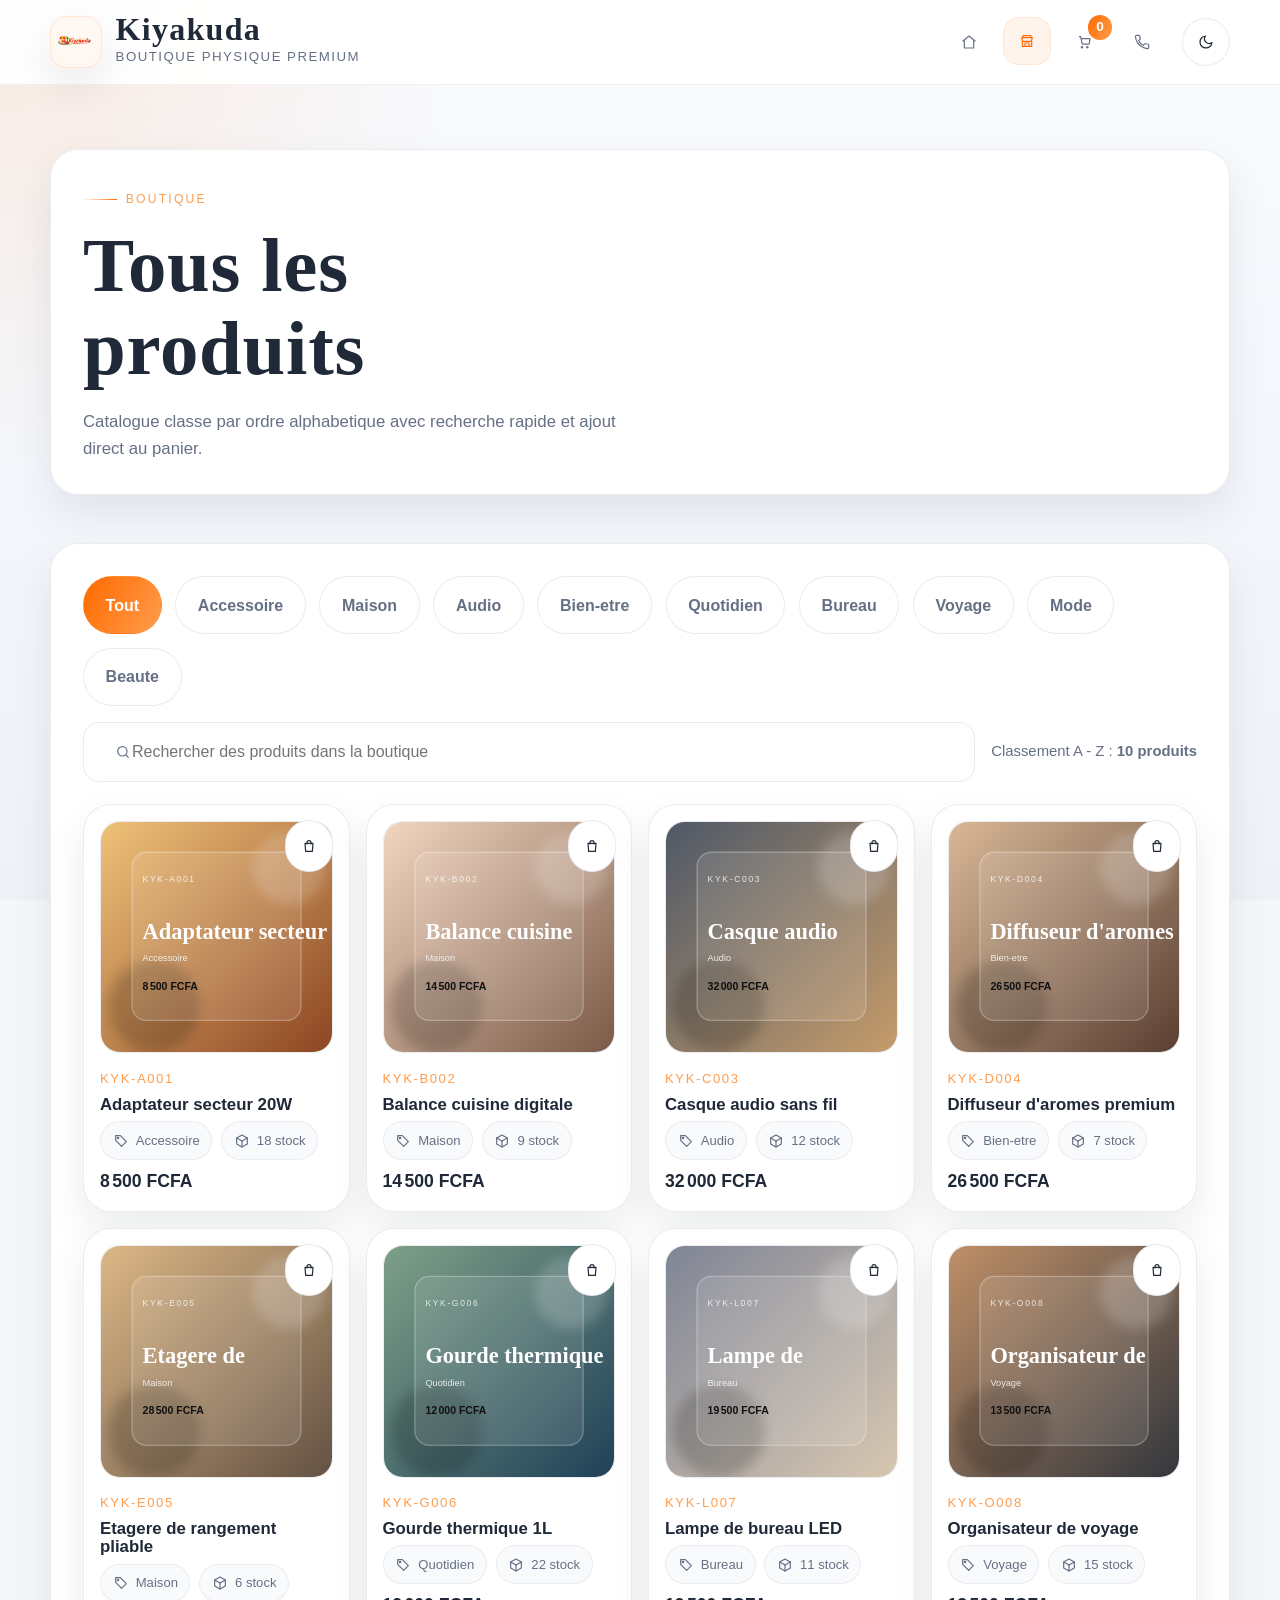
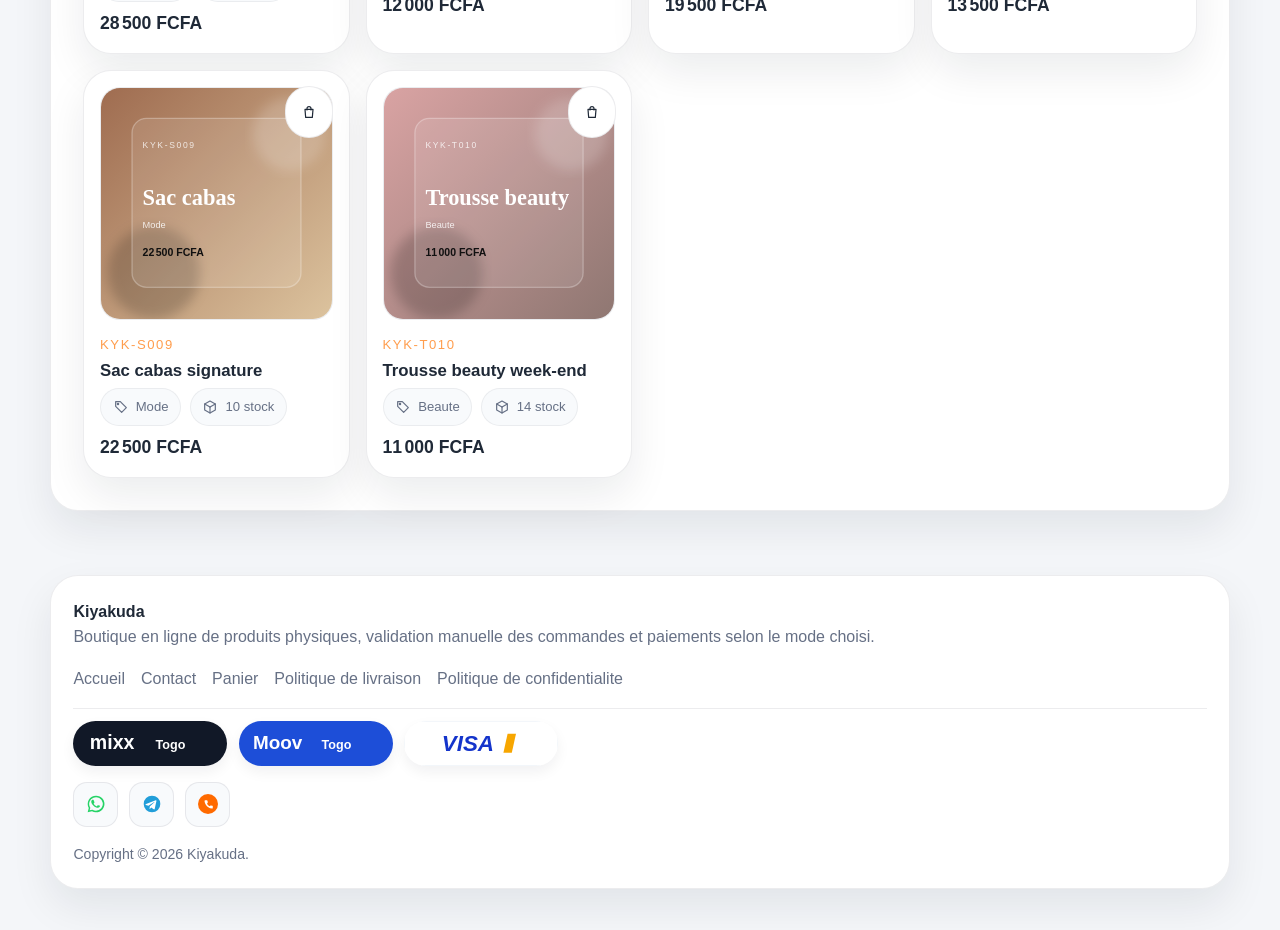
==== boutique.html @ 0a3df89a "Refine checkout, payments, and responsive shop UX" ====
<!DOCTYPE html>
<html lang="fr">
<head>
    <meta charset="UTF-8">
    <meta name="viewport" content="width=device-width, initial-scale=1.0">
    <meta name="description" content="Catalogue Kiyakuda classe de A a Z avec recherche produit, prix, references uniques et ajout rapide au panier.">
    <title>Kiyakuda | Boutique</title>
    <link rel="icon" href="favi.png" type="image/png">
    <link rel="stylesheet" href="style.css">
    <script src="app.js" defer></script>
</head>
<body data-page="catalog">
    <div class="bg-video-wrap" aria-hidden="true">
        <video muted loop playsinline preload="none" data-bg-video>
            <source data-src="bg.mp4" type="video/mp4">
        </video>
    </div>

    <header class="site-header">
        <nav class="navbar">
            <a class="brand" href="index.html" aria-label="Kiyakuda accueil">
                <img src="kiyakuda.png" alt="Logo Kiyakuda">
                <span class="brand-copy">
                    <strong>Kiyakuda</strong>
                    <span>Boutique physique premium</span>
                </span>
            </a>
            <button class="menu-toggle" type="button" data-menu-toggle aria-expanded="false" aria-controls="site-nav">Menu</button>
            <div class="nav-links" id="site-nav" data-nav-links>
                <a href="index.html">Accueil</a>
                <a href="boutique.html">Boutique</a>
                <a href="panier.html">Panier <span class="cart-pill" data-cart-count>0</span></a>
                <a href="contact.html">Contact</a>
            </div>
        </nav>
    </header>

    <main>
        <section class="page-hero">
            <div class="site-shell section-card reveal">
                <span class="eyebrow">Boutique</span>
                <h1>Tous les produits</h1>
                <p class="lead">Catalogue classe par ordre alphabetique avec recherche rapide et ajout direct au panier.</p>
            </div>
        </section>

        <section class="section-block">
            <div class="site-shell section-card reveal">
                <div class="action-row" data-category-filters style="margin-bottom: 1rem;"></div>
                <div class="catalog-toolbar">
                    <label class="search-field" aria-label="Rechercher un produit">
                        <span data-icon="search"></span>
                        <input type="search" placeholder="Rechercher des produits dans la boutique" data-product-search>
                    </label>
                    <span class="sort-note">Classement A - Z : <strong data-result-count>0 produit</strong></span>
                </div>
                <div class="product-grid" data-product-grid></div>
                <div class="empty-state is-hidden" data-empty-state>
                    <span class="eyebrow">Resultat</span>
                    <h2>Il semble que cet article ne soit pas disponible.</h2>
                    <p>Essayez un autre nom de produit, une autre categorie ou une autre reference pour consulter ce qui est actuellement propose dans la boutique.</p>
                </div>
            </div>
        </section>
    </main>

    <footer class="footer">
        <div class="footer-shell">
            <div class="footer-top">
                <div>
                    <strong>Kiyakuda</strong>
                    <p class="copy-muted">Catalogue de produits physiques, fiches detaillees et ajout rapide au panier avant validation de commande.</p>
                </div>
            </div>
            <div class="footer-links">
                <a href="index.html">Accueil</a>
                <a href="contact.html">Contact</a>
                <a href="panier.html">Panier</a>
                <a href="politique-livraison.html">Politique de livraison</a>
                <a href="politique-confidentialite.html">Politique de confidentialite</a>
            </div>
        </div>
    </footer>
</body>
</html>
---- style.css ----
:root {
    --bg: #f4f6f9;
    --panel: #ffffff;
    --panel-strong: #ffffff;
    --line: rgba(17, 24, 39, 0.08);
    --text: #1f2937;
    --muted: #667085;
    --accent: #ff6a00;
    --accent-soft: #ff9d4d;
    --success: #15803d;
    --danger: #d94841;
    --shadow: 0 18px 42px rgba(15, 23, 42, 0.08);
    --radius-lg: 28px;
    --radius-md: 18px;
    --shell: min(1180px, calc(100vw - 32px));
}

body[data-theme="dark"] {
    --bg: #0f1319;
    --panel: #171c23;
    --panel-strong: #1d242d;
    --line: rgba(255, 255, 255, 0.08);
    --text: #f3f4f6;
    --muted: #97a3b5;
    --accent: #ff8b36;
    --accent-soft: #ffb06b;
    --shadow: 0 18px 42px rgba(0, 0, 0, 0.32);
}

*,
*::before,
*::after {
    box-sizing: border-box;
}

html {
    scroll-behavior: smooth;
}

body {
    margin: 0;
    min-height: 100vh;
    background: var(--bg);
    color: var(--text);
    font-family: "Segoe UI", Tahoma, Geneva, Verdana, sans-serif;
    line-height: 1.6;
    overflow-x: hidden;
}

body::before {
    content: "";
    position: fixed;
    inset: 0;
    z-index: -2;
    background:
        radial-gradient(circle at top left, rgba(255, 106, 0, 0.12), transparent 30%),
        linear-gradient(180deg, #f9fbff, #eef2f7);
    pointer-events: none;
}

body[data-theme="dark"]::before {
    background:
        radial-gradient(circle at top left, rgba(255, 139, 54, 0.18), transparent 30%),
        linear-gradient(180deg, #11161d, #0a0e14);
}

a {
    color: inherit;
    text-decoration: none;
}

button,
input,
select,
textarea {
    font: inherit;
}

img {
    max-width: 100%;
    display: block;
}

.bg-video-wrap {
    position: fixed;
    inset: 0;
    z-index: -4;
    overflow: hidden;
}

.bg-video-wrap video {
    width: 100%;
    height: 100%;
    object-fit: cover;
    filter: brightness(0.28) contrast(1.12) saturate(0.9);
    transform: scale(1.04);
    opacity: 0;
    transition: opacity 0.5s ease;
}

.bg-video-wrap.is-active video {
    opacity: 1;
}

.bg-video-wrap.is-disabled video {
    display: none;
}

.bg-video-wrap::before {
    content: "";
    position: absolute;
    inset: 0;
    background:
        linear-gradient(160deg, rgba(8, 8, 8, 0.6), rgba(8, 8, 8, 0.72)),
        radial-gradient(circle at 20% 20%, rgba(255, 157, 77, 0.16), transparent 24%),
        radial-gradient(circle at 80% 10%, rgba(255, 106, 0, 0.12), transparent 18%);
    pointer-events: none;
}

.bg-video-wrap::after {
    content: "";
    position: absolute;
    inset: 0;
    background-image: radial-gradient(circle, rgba(255, 255, 255, 0.18) 1px, transparent 1px);
    background-size: 3px 3px;
    opacity: 0.04;
    animation: grain 1.5s steps(2) infinite;
    pointer-events: none;
}

body:not([data-page="home"]) .bg-video-wrap {
    display: none;
}

body[data-page="home"] .site-header {
    background: rgba(255, 255, 255, 0.82);
}

body[data-theme="dark"] .site-header {
    background: rgba(18, 22, 29, 0.94);
    border-bottom-color: rgba(255, 255, 255, 0.08);
}

body[data-theme="dark"][data-page="home"] .site-header {
    background: rgba(18, 22, 29, 0.82);
}

.site-shell {
    width: var(--shell);
    margin: 0 auto;
}

.site-header {
    position: sticky;
    top: 0;
    z-index: 40;
    backdrop-filter: blur(14px);
    background: rgba(255, 255, 255, 0.94);
    border-bottom: 1px solid rgba(17, 24, 39, 0.06);
}

.navbar {
    width: var(--shell);
    margin: 0 auto;
    display: flex;
    align-items: center;
    justify-content: space-between;
    gap: 1rem;
    padding: 1rem 0;
    position: relative;
}

.brand {
    display: inline-flex;
    align-items: center;
    gap: 0.85rem;
    min-width: 0;
}

.brand img {
    width: 52px;
    height: 52px;
    object-fit: contain;
    border-radius: 16px;
    background: #fff7f1;
    border: 1px solid rgba(255, 106, 0, 0.12);
    box-shadow: var(--shadow);
}

.brand-copy {
    display: flex;
    flex-direction: column;
    gap: 0.18rem;
}

.brand-copy strong {
    font-family: Georgia, "Times New Roman", serif;
    font-size: 2rem;
    line-height: 0.85;
    letter-spacing: 0.04em;
}

.brand-copy span {
    color: var(--muted);
    font-size: 0.83rem;
    letter-spacing: 0.11em;
    text-transform: uppercase;
}

.menu-toggle,
.theme-toggle {
    align-items: center;
    justify-content: center;
    border: 1px solid var(--line);
    background: var(--panel);
    color: var(--text);
    border-radius: 999px;
    width: 3rem;
    height: 3rem;
    padding: 0;
    cursor: pointer;
}

.menu-toggle {
    display: none;
}

.theme-toggle {
    display: inline-flex;
}

.nav-links {
    display: flex;
    align-items: center;
    gap: 0.6rem;
    margin-left: auto;
}

.nav-links a {
    width: 3rem;
    height: 3rem;
    padding: 0;
    border-radius: 16px;
    color: var(--muted);
    transition: background 0.25s ease, color 0.25s ease, transform 0.25s ease, box-shadow 0.25s ease;
    display: inline-flex;
    align-items: center;
    justify-content: center;
    position: relative;
}

.nav-links a:hover,
.nav-links a.is-active {
    color: var(--accent);
    background: #fff4ec;
    box-shadow: inset 0 0 0 1px rgba(255, 106, 0, 0.1);
    transform: translateY(-1px);
}

body[data-theme="dark"] .nav-links a:hover,
body[data-theme="dark"] .nav-links a.is-active {
    background: rgba(255, 255, 255, 0.06);
    box-shadow: inset 0 0 0 1px rgba(255, 255, 255, 0.08);
}

.nav-icon-wrap {
    display: inline-flex;
    align-items: center;
    justify-content: center;
}

.nav-label {
    position: absolute;
    left: 50%;
    top: calc(100% + 10px);
    transform: translate(-50%, -4px);
    padding: 0.42rem 0.65rem;
    border-radius: 999px;
    background: #111827;
    color: #ffffff;
    font-size: 0.75rem;
    white-space: nowrap;
    opacity: 0;
    pointer-events: none;
    transition: opacity 0.22s ease, transform 0.22s ease;
}

body[data-theme="dark"] .nav-label {
    background: #f8fafc;
    color: #0f172a;
}

.nav-links a:hover .nav-label,
.nav-links a:focus-visible .nav-label {
    opacity: 1;
    transform: translate(-50%, 0);
}

.cart-pill {
    display: inline-flex;
    align-items: center;
    justify-content: center;
    min-width: 1.55rem;
    height: 1.55rem;
    margin-left: 0.5rem;
    padding: 0 0.4rem;
    border-radius: 999px;
    background: linear-gradient(120deg, var(--accent), var(--accent-soft));
    color: #ffffff;
    font-size: 0.85rem;
    font-weight: 700;
    position: absolute;
    right: -0.25rem;
    top: -0.2rem;
    margin-left: 0;
}

main {
    position: relative;
    z-index: 1;
}

.page-hero {
    padding: 4rem 0 2rem;
}

.hero-grid {
    display: grid;
    grid-template-columns: minmax(0, 1.35fr) minmax(300px, 0.95fr);
    gap: 1.5rem;
    align-items: stretch;
}

.hero-copy,
.hero-panel,
.section-card,
.mini-card,
.product-card,
.detail-shell,
.cart-layout,
.contact-card,
.legal-shell,
.payment-shell,
.status-panel,
.empty-state {
    background: var(--panel);
    border: 1px solid var(--line);
    box-shadow: var(--shadow);
    border-radius: var(--radius-lg);
}

.icon-svg,
.tag-icon {
    width: 1rem;
    height: 1rem;
    flex: 0 0 1rem;
}

.icon-badge {
    width: 2.8rem;
    height: 2.8rem;
    display: inline-flex;
    align-items: center;
    justify-content: center;
    border-radius: 16px;
    border: 1px solid rgba(255, 106, 0, 0.08);
    background: #fff4ec;
    color: var(--accent);
}

.hero-copy,
.hero-panel {
    padding: clamp(1.4rem, 3vw, 2.25rem);
}

.hero-copy {
    position: relative;
    overflow: hidden;
}

.hero-copy::after {
    content: "";
    position: absolute;
    inset: auto -15% -35% auto;
    width: 280px;
    height: 280px;
    border-radius: 50%;
    background: radial-gradient(circle, rgba(255, 157, 77, 0.18), transparent 70%);
    pointer-events: none;
}

.eyebrow {
    display: inline-flex;
    align-items: center;
    gap: 0.55rem;
    color: var(--accent-soft);
    letter-spacing: 0.18em;
    text-transform: uppercase;
    font-size: 0.76rem;
    margin-bottom: 1rem;
}

.eyebrow::before {
    content: "";
    width: 34px;
    height: 1px;
    background: linear-gradient(90deg, transparent, var(--accent));
}

h1,
h2,
h3,
h4 {
    margin: 0;
    line-height: 1.08;
}

h1,
h2 {
    font-family: Georgia, "Times New Roman", serif;
    letter-spacing: 0.01em;
}

h1 {
    font-size: clamp(3rem, 6vw, 5.7rem);
    max-width: 10ch;
}

h2 {
    font-size: clamp(2rem, 4vw, 3.3rem);
}

h3 {
    font-size: 1.14rem;
}

p {
    margin: 0;
}

.lead {
    margin-top: 1.1rem;
    max-width: 61ch;
    color: var(--muted);
    font-size: 1.05rem;
}

.hero-actions,
.action-row,
.copy-actions,
.detail-actions,
.payment-links {
    display: flex;
    flex-wrap: wrap;
    gap: 0.85rem;
}

.filter-chip {
    min-height: 2.6rem;
    padding: 0.6rem 1rem;
    border-radius: 999px;
}

.filter-chip.is-selected {
    background: linear-gradient(120deg, var(--accent), var(--accent-soft));
    color: #ffffff;
    border-color: transparent;
}

.hero-actions {
    margin-top: 1.8rem;
}

.hero-stats {
    display: grid;
    grid-template-columns: repeat(3, minmax(0, 1fr));
    gap: 0.9rem;
    margin-top: 2rem;
}

.stat-card {
    display: flex;
    align-items: flex-start;
    gap: 0.8rem;
    padding: 1rem;
    border-radius: var(--radius-md);
    background: #fff7f1;
    border: 1px solid rgba(255, 106, 0, 0.08);
}

.stat-card strong {
    display: block;
    font-size: 1.3rem;
    color: var(--accent-soft);
}

.stat-card span {
    display: block;
    margin-top: 0.25rem;
    color: var(--muted);
    font-size: 0.9rem;
}

.hero-panel {
    display: grid;
    gap: 1rem;
    align-content: start;
}

.mini-card {
    padding: 1rem;
    border-radius: var(--radius-md);
    background: #f8fafc;
    border: 1px solid rgba(17, 24, 39, 0.06);
}

.mini-card p {
    margin-top: 0.45rem;
    color: var(--muted);
}

.primary-button,
.secondary-button,
.ghost-button,
.icon-button {
    display: inline-flex;
    align-items: center;
    justify-content: center;
    gap: 0.7rem;
    border-radius: 999px;
    border: 1px solid transparent;
    cursor: pointer;
    transition: transform 0.22s ease, border-color 0.22s ease, background 0.22s ease, color 0.22s ease;
    min-height: 3.25rem;
}

.primary-button,
.secondary-button,
.ghost-button {
    padding: 0.95rem 1.35rem;
    font-weight: 700;
}

.primary-button {
    background: linear-gradient(120deg, var(--accent), var(--accent-soft));
    color: #ffffff;
    box-shadow: 0 14px 30px rgba(255, 106, 0, 0.18);
}

.secondary-button {
    border-color: rgba(17, 24, 39, 0.08);
    background: #ffffff;
    color: var(--text);
}

.ghost-button {
    border-color: rgba(17, 24, 39, 0.08);
    background: #ffffff;
    color: var(--muted);
}

.icon-button {
    width: 3rem;
    min-width: 3rem;
    padding: 0;
    background: #ffffff;
    border-color: rgba(17, 24, 39, 0.08);
    color: var(--text);
}

.primary-button:hover,
.secondary-button:hover,
.ghost-button:hover,
.icon-button:hover {
    transform: translateY(-2px);
}

.primary-button.is-glow {
    animation: pulse 2.5s ease-in-out infinite;
}

.section-card,
.detail-shell,
.cart-layout,
.contact-card,
.legal-shell,
.payment-shell,
.status-panel,
.empty-state {
    padding: clamp(1.35rem, 3vw, 2rem);
}

.section-block {
    padding: 1rem 0 2rem;
}

.section-heading {
    display: flex;
    align-items: flex-end;
    justify-content: space-between;
    gap: 1rem;
    margin-bottom: 1.35rem;
}

.section-heading p,
.section-intro,
.copy-muted,
.small-note,
.legal-copy p,
.contact-copy p {
    color: var(--muted);
}

.catalog-toolbar {
    display: grid;
    grid-template-columns: minmax(0, 1fr) auto;
    gap: 1rem;
    align-items: center;
    margin-bottom: 1.4rem;
}

.search-field {
    position: relative;
}

.search-field svg {
    position: absolute;
    left: 1rem;
    top: 50%;
    transform: translateY(-50%);
    width: 1rem;
    height: 1rem;
    color: var(--muted);
}

.search-field [data-icon] {
    position: absolute;
    left: 1rem;
    top: 50%;
    transform: translateY(-50%);
    display: inline-flex;
    color: var(--muted);
}

.search-field input,
.field input,
.field select,
.field textarea,
.readonly-field {
    width: 100%;
    border-radius: 16px;
    border: 1px solid var(--line);
    background: var(--panel);
    color: var(--text);
    padding: 1rem;
    outline: none;
    transition: border-color 0.22s ease, background 0.22s ease, box-shadow 0.22s ease;
}

.search-field input {
    padding-left: 3rem;
}

.field input:focus,
.field select:focus,
.field textarea:focus,
.search-field input:focus {
    border-color: rgba(255, 106, 0, 0.45);
    background: var(--panel);
    box-shadow: 0 0 0 3px rgba(255, 106, 0, 0.08);
}

.field {
    display: flex;
    flex-direction: column;
    gap: 0.45rem;
}

.field label {
    font-size: 0.92rem;
    color: var(--muted);
}

.field textarea {
    min-height: 140px;
    resize: vertical;
}

.sort-note {
    justify-self: end;
    font-size: 0.93rem;
    color: var(--muted);
}

.product-grid,
.featured-grid,
.info-grid,
.contact-grid,
.legal-grid,
.payment-grid,
.policy-grid {
    display: grid;
    gap: 1rem;
}

.product-grid,
.featured-grid {
    grid-template-columns: repeat(4, minmax(0, 1fr));
}

.info-grid {
    grid-template-columns: repeat(3, minmax(0, 1fr));
}

.contact-grid {
    grid-template-columns: repeat(4, minmax(0, 1fr));
}

.payment-grid {
    grid-template-columns: repeat(3, minmax(0, 1fr));
}

.legal-grid,
.policy-grid {
    grid-template-columns: repeat(2, minmax(0, 1fr));
}

.product-card {
    position: relative;
    overflow: hidden;
    display: flex;
    flex-direction: column;
}

.product-link {
    display: flex;
    flex-direction: column;
    gap: 0.9rem;
    height: 100%;
    padding: 1rem;
}

.product-art {
    width: 100%;
    aspect-ratio: 1 / 1;
    border-radius: 20px;
    border: 1px solid rgba(17, 24, 39, 0.06);
    object-fit: cover;
    background: #f8fafc;
}

.product-meta {
    display: grid;
    gap: 0.45rem;
}

.product-tags {
    display: flex;
    flex-wrap: wrap;
    gap: 0.55rem;
}

.product-tag {
    display: inline-flex;
    align-items: center;
    gap: 0.45rem;
    padding: 0.48rem 0.72rem;
    border-radius: 999px;
    background: #f8fafc;
    border: 1px solid rgba(17, 24, 39, 0.06);
    color: var(--muted);
    font-size: 0.82rem;
}

.product-id {
    color: var(--accent-soft);
    font-size: 0.82rem;
    letter-spacing: 0.12em;
    text-transform: uppercase;
}

.product-name {
    font-size: 1.05rem;
}

.product-price {
    font-size: 1.1rem;
    font-weight: 700;
}

.product-card p {
    color: var(--muted);
    font-size: 0.93rem;
}

.product-bag {
    position: absolute;
    top: 0.95rem;
    right: 0.95rem;
    z-index: 2;
}

.bag-icon,
.icon-svg {
    width: 1rem;
    height: 1rem;
}

.empty-state {
    display: grid;
    gap: 0.75rem;
    justify-items: start;
}

.empty-state.is-hidden,
.status-panel.is-hidden,
.no-order.is-hidden {
    display: none;
}

.detail-shell {
    display: grid;
    grid-template-columns: minmax(0, 0.95fr) minmax(0, 1.05fr);
    gap: 1.2rem;
}

.detail-media,
.detail-copy {
    display: grid;
    gap: 1rem;
}

.detail-media .product-art {
    min-height: 100%;
}

.badge-line,
.detail-list,
.contact-list,
.timeline-list,
.policy-list,
.legal-list {
    display: grid;
    gap: 0.7rem;
}

.badge {
    display: inline-flex;
    align-items: center;
    gap: 0.45rem;
    padding: 0.55rem 0.85rem;
    border-radius: 999px;
    background: #fff4ec;
    color: var(--accent);
    width: fit-content;
}

.price-tag {
    font-size: clamp(1.7rem, 3vw, 2.4rem);
    color: var(--accent-soft);
    font-weight: 700;
}

.stock-pill {
    display: inline-flex;
    align-items: center;
    gap: 0.5rem;
    padding: 0.65rem 0.9rem;
    width: fit-content;
    border-radius: 999px;
    background: rgba(21, 128, 61, 0.08);
    color: var(--success);
    border: 1px solid rgba(21, 128, 61, 0.12);
}

.stock-pill.is-low {
    background: rgba(217, 72, 65, 0.08);
    color: var(--danger);
    border-color: rgba(217, 72, 65, 0.12);
}

.detail-list,
.contact-list,
.timeline-list,
.policy-list,
.legal-list {
    padding: 0;
    list-style: none;
}

.detail-list li,
.contact-list li,
.timeline-list li,
.policy-list li,
.legal-list li {
    padding: 0.85rem 0.95rem;
    background: #f8fafc;
    border-radius: var(--radius-md);
    border: 1px solid rgba(17, 24, 39, 0.06);
}

.variant-box,
.quantity-box,
.summary-box,
.payment-box,
.notice-box {
    padding: 1rem;
    border-radius: var(--radius-md);
    border: 1px solid rgba(17, 24, 39, 0.06);
    background: #f8fafc;
}

.qty-stepper {
    display: inline-grid;
    grid-template-columns: 3rem minmax(72px, 92px) 3rem;
    gap: 0.55rem;
    align-items: center;
}

.qty-stepper input {
    text-align: center;
    padding-inline: 0.5rem;
}

.detail-actions {
    margin-top: 0.4rem;
}

.cart-layout {
    display: grid;
    grid-template-columns: minmax(0, 1.1fr) minmax(320px, 0.9fr);
    gap: 1.2rem;
}

.cart-list {
    display: grid;
    gap: 0.95rem;
}

.cart-item {
    display: grid;
    grid-template-columns: 96px minmax(0, 1fr) auto;
    gap: 1rem;
    align-items: center;
    padding: 1rem;
    border-radius: var(--radius-md);
    background: #ffffff;
    border: 1px solid rgba(17, 24, 39, 0.06);
}

.cart-item .product-art {
    border-radius: 14px;
}

.cart-item-meta {
    display: grid;
    gap: 0.45rem;
}

.cart-item-actions {
    display: grid;
    gap: 0.6rem;
    justify-items: end;
}

.summary-panel {
    display: grid;
    gap: 1rem;
    align-content: start;
}

.summary-row {
    display: flex;
    align-items: center;
    justify-content: space-between;
    gap: 1rem;
    color: var(--muted);
}

.summary-row strong {
    color: var(--text);
}

.summary-row.is-total {
    padding-top: 0.9rem;
    border-top: 1px solid rgba(255, 255, 255, 0.08);
    font-size: 1.08rem;
}

.form-grid {
    display: grid;
    grid-template-columns: repeat(2, minmax(0, 1fr));
    gap: 0.9rem;
}

.field.full {
    grid-column: 1 / -1;
}

.checkbox-group {
    display: grid;
    gap: 0.7rem;
}

.checkbox-row {
    display: flex;
    align-items: flex-start;
    gap: 0.75rem;
    padding: 0.9rem 1rem;
    border-radius: var(--radius-md);
    background: #ffffff;
    border: 1px solid rgba(17, 24, 39, 0.06);
}

.checkbox-row input {
    margin-top: 0.22rem;
}

.checkbox-row a {
    color: var(--accent-soft);
}

.status-panel {
    display: grid;
    gap: 0.6rem;
}

.status-panel.is-success {
    border-color: rgba(21, 128, 61, 0.18);
    background: linear-gradient(180deg, #f3fff7, #ecfff3);
}

.status-panel.is-error {
    border-color: rgba(217, 72, 65, 0.18);
    background: linear-gradient(180deg, #fff5f4, #fff1f0);
}

.contact-card,
.payment-card {
    display: grid;
    gap: 0.8rem;
}

.card-head {
    display: flex;
    align-items: center;
    gap: 0.85rem;
}

.contact-tag,
.payment-tag {
    display: inline-flex;
    align-items: center;
    justify-content: center;
    width: fit-content;
    padding: 0.45rem 0.7rem;
    border-radius: 999px;
    background: #fff4ec;
    color: var(--accent);
    font-size: 0.8rem;
    letter-spacing: 0.08em;
    text-transform: uppercase;
}

.contact-copy,
.legal-copy {
    display: grid;
    gap: 0.9rem;
}

.legal-shell,
.payment-shell {
    display: grid;
    gap: 1rem;
}

.receipt-head {
    display: flex;
    align-items: center;
    gap: 1rem;
}

.receipt-paper {
    display: grid;
    gap: 1rem;
    padding: clamp(1.1rem, 2vw, 1.5rem);
    border-radius: 24px;
    border: 1px dashed rgba(255, 106, 0, 0.24);
    background:
        linear-gradient(180deg, var(--panel-strong), var(--panel));
}

.legal-copy h3,
.payment-shell h3 {
    font-family: Georgia, "Times New Roman", serif;
    font-size: 1.8rem;
}

.payment-figure {
    display: grid;
    gap: 0.35rem;
}

.payment-figure strong {
    font-size: clamp(2rem, 4vw, 3.1rem);
    color: var(--accent-soft);
    line-height: 1;
}

.payment-help {
    color: var(--muted);
    font-size: 0.92rem;
}

.no-order {
    display: grid;
    gap: 0.8rem;
    padding: 1rem;
    border-radius: var(--radius-md);
    border: 1px dashed rgba(17, 24, 39, 0.15);
    background: var(--panel);
}

.is-hidden {
    display: none !important;
}

.global-toast {
    position: fixed;
    right: 1rem;
    bottom: 1rem;
    z-index: 80;
    max-width: min(360px, calc(100vw - 2rem));
    padding: 0.95rem 1rem;
    border-radius: 16px;
    border: 1px solid rgba(255, 255, 255, 0.08);
    background: rgba(8, 8, 8, 0.92);
    box-shadow: var(--shadow);
    color: var(--text);
    opacity: 0;
    transform: translateY(12px);
    pointer-events: none;
    transition: opacity 0.25s ease, transform 0.25s ease;
}

.global-toast.is-visible {
    opacity: 1;
    transform: translateY(0);
}

.footer {
    padding: 2rem 0 2.6rem;
}

.footer-shell {
    width: var(--shell);
    margin: 0 auto;
    display: grid;
    gap: 1rem;
    padding: 1.4rem;
    border-radius: var(--radius-lg);
    border: 1px solid var(--line);
    background: #ffffff;
    box-shadow: var(--shadow);
}

.footer-top {
    display: flex;
    align-items: flex-start;
    justify-content: space-between;
    gap: 1rem;
}

.footer-links,
.footer-meta {
    display: flex;
    flex-wrap: wrap;
    gap: 0.8rem 1rem;
    color: var(--muted);
}

.footer-meta {
    display: none;
}

.footer-links a:hover {
    color: var(--text);
}

.footer-market {
    display: grid;
    gap: 1rem;
    padding-top: 0.8rem;
    border-top: 1px solid rgba(17, 24, 39, 0.08);
}

.footer-logos,
.footer-socials {
    display: flex;
    flex-wrap: wrap;
    gap: 0.7rem;
}

.brand-logo {
    display: inline-flex;
    align-items: center;
    justify-content: center;
    min-width: 110px;
    min-height: 2.75rem;
    padding: 0.55rem 1rem;
    border-radius: 999px;
    font-weight: 800;
    letter-spacing: 0.01em;
    border: 1px solid transparent;
}

.brand-logo-image {
    height: 2.8rem;
    width: auto;
    display: block;
    border-radius: 999px;
    box-shadow: 0 6px 14px rgba(15, 23, 42, 0.06);
}

.brand-logo-image--choice {
    height: 3rem;
}

.brand-logo--mixx {
    background: #111827;
    color: #ffffff;
}

.brand-logo--moov {
    background: #1d4ed8;
    color: #ffffff;
}

.brand-logo--visa {
    background: #f3f7ff;
    color: #1434cb;
    border-color: rgba(20, 52, 203, 0.14);
}

.social-logo {
    width: 2.8rem;
    height: 2.8rem;
    display: inline-flex;
    align-items: center;
    justify-content: center;
    border-radius: 14px;
    border: 1px solid rgba(17, 24, 39, 0.08);
    background: #f8fafc;
    color: var(--text);
}

.social-logo:hover {
    color: var(--accent);
    background: #fff4ec;
}

.social-logo img {
    width: 1.25rem;
    height: 1.25rem;
}

.legal-note {
    color: var(--muted);
    font-size: 0.88rem;
}

.payment-grid--choice {
    grid-template-columns: repeat(3, minmax(0, 1fr));
}

.payment-card--choice {
    background: #ffffff;
    border: 1px solid rgba(17, 24, 39, 0.08);
    border-radius: 22px;
    padding: 1rem;
}

.payment-card--choice .small-note {
    margin-top: 0.85rem;
}

.secondary-button.is-disabled,
.primary-button.is-disabled {
    opacity: 0.6;
    pointer-events: auto;
}

.hero-copy--home {
    min-height: clamp(30rem, 74vh, 44rem);
    display: flex;
    flex-direction: column;
    justify-content: center;
    gap: 0.35rem;
    background:
        linear-gradient(120deg, rgba(8, 8, 8, 0.46), rgba(8, 8, 8, 0.68)),
        radial-gradient(circle at top left, rgba(255, 106, 0, 0.22), transparent 30%);
    color: #ffffff;
}

.hero-copy--home .lead,
.hero-copy--home .eyebrow,
.hero-copy--home h1 {
    color: #ffffff;
}

.hero-copy--home .eyebrow::before {
    background: linear-gradient(90deg, transparent, rgba(255, 255, 255, 0.88));
}

.hero-copy--home h1 {
    max-width: 9.5ch;
    margin: 0;
    font-size: clamp(3rem, 8vw, 5.6rem);
    line-height: 0.95;
    letter-spacing: -0.05em;
    text-transform: uppercase;
    text-wrap: balance;
    text-shadow: 0 18px 40px rgba(0, 0, 0, 0.26);
}

.hero-copy--home .lead {
    max-width: 34ch;
    font-size: 1.02rem;
}

.cinema-line {
    opacity: 0;
    transform: translateY(22px);
    filter: blur(8px);
    animation: cinema-in 0.9s ease forwards;
}

.cinema-line--delay-1 {
    animation-delay: 0.28s;
}

.cinema-line--delay-2 {
    animation-delay: 0.52s;
}

.cinema-line--delay-3 {
    animation-delay: 0.78s;
}

@keyframes cinema-in {
    to {
        opacity: 1;
        transform: translateY(0);
        filter: blur(0);
    }
}


.reveal {
    opacity: 0;
    transform: translateY(18px);
    transition: opacity 0.7s ease, transform 0.7s ease;
}

.reveal.is-visible {
    opacity: 1;
    transform: translateY(0);
}

.delay-1 { transition-delay: 0.08s; }
.delay-2 { transition-delay: 0.16s; }
.delay-3 { transition-delay: 0.24s; }
.delay-4 { transition-delay: 0.32s; }
.delay-5 { transition-delay: 0.4s; }

@keyframes grain {
    0% { transform: translate(0, 0); }
    100% { transform: translate(-2px, 2px); }
}

@keyframes pulse {
    0%, 100% { box-shadow: 0 14px 30px rgba(213, 125, 67, 0.25); }
    50% { box-shadow: 0 18px 40px rgba(242, 194, 143, 0.36); }
}

@media (max-width: 1080px) {
    .product-grid,
    .featured-grid {
        grid-template-columns: repeat(3, minmax(0, 1fr));
    }

    .contact-grid,
    .payment-grid {
        grid-template-columns: repeat(2, minmax(0, 1fr));
    }
}

@media (max-width: 920px) {
    .hero-grid,
    .detail-shell,
    .cart-layout,
    .legal-grid,
    .policy-grid {
        grid-template-columns: 1fr;
    }

    .hero-stats,
    .info-grid {
        grid-template-columns: 1fr;
    }

    .footer-top {
        flex-direction: column;
    }
}

@media (max-width: 760px) {
    .navbar {
        padding: 0.9rem 0;
    }

    .brand img {
        width: 46px;
        height: 46px;
    }

    .brand-copy span {
        display: none;
    }

    .menu-toggle,
    .theme-toggle {
        display: inline-flex;
    }

    .nav-links {
        position: absolute;
        right: 0;
        top: calc(100% + 10px);
        min-width: min(280px, calc(100vw - 32px));
        padding: 0.8rem;
        border-radius: 20px;
        border: 1px solid var(--line);
        background: var(--panel);
        box-shadow: var(--shadow);
        display: none;
        flex-direction: column;
        align-items: stretch;
    }

    .nav-links.is-open {
        display: flex;
    }

    .nav-links a {
        width: 100%;
        height: auto;
        justify-content: flex-start;
        gap: 0.8rem;
        padding: 0.9rem 1rem;
        border-radius: 14px;
    }

    .nav-label {
        position: static;
        opacity: 1;
        transform: none;
        background: none;
        color: inherit;
        padding: 0;
    }

    .cart-pill {
        position: static;
        margin-left: auto;
    }

    .page-hero {
        padding-top: 2.7rem;
    }

    h1 {
        max-width: 12ch;
    }

    .hero-copy--home {
        min-height: 72vh;
        padding: 1.6rem;
    }

    .hero-copy--home h1 {
        max-width: 11ch;
    }

    .catalog-toolbar,
    .form-grid,
    .info-grid,
    .contact-grid,
    .payment-grid,
    .payment-grid--choice,
    .legal-grid,
    .policy-grid {
        grid-template-columns: 1fr;
    }

    .product-grid,
    .featured-grid {
        grid-template-columns: repeat(2, minmax(0, 1fr));
    }

    .sort-note {
        justify-self: start;
    }

    .cart-item {
        grid-template-columns: 1fr;
        justify-items: start;
    }

    .footer-top {
        flex-direction: column;
    }

    .footer-logos,
    .footer-socials {
        justify-content: flex-start;
    }

    .receipt-head {
        align-items: flex-start;
        flex-direction: column;
    }

    .cart-item-actions {
        justify-items: start;
        width: 100%;
    }

    .bg-video-wrap::after {
        display: none;
    }

    .footer-market {
        gap: 0.8rem;
    }
}

@media (max-width: 560px) {
    :root {
        --shell: min(100vw - 18px, 100vw - 18px);
    }

    .brand-copy strong {
        font-size: 1.65rem;
    }

    .hero-actions,
    .action-row,
    .detail-actions,
    .copy-actions,
    .payment-links {
        flex-direction: column;
        align-items: stretch;
    }

    .primary-button,
    .secondary-button,
    .ghost-button {
        width: 100%;
    }
}

@media (prefers-reduced-motion: reduce) {
    .bg-video-wrap::after,
    .primary-button.is-glow {
        animation: none;
    }

    .reveal {
        opacity: 1;
        transform: none;
        transition: none;
    }

    .cinema-line {
        opacity: 1;
        transform: none;
        filter: none;
        animation: none;
    }
}
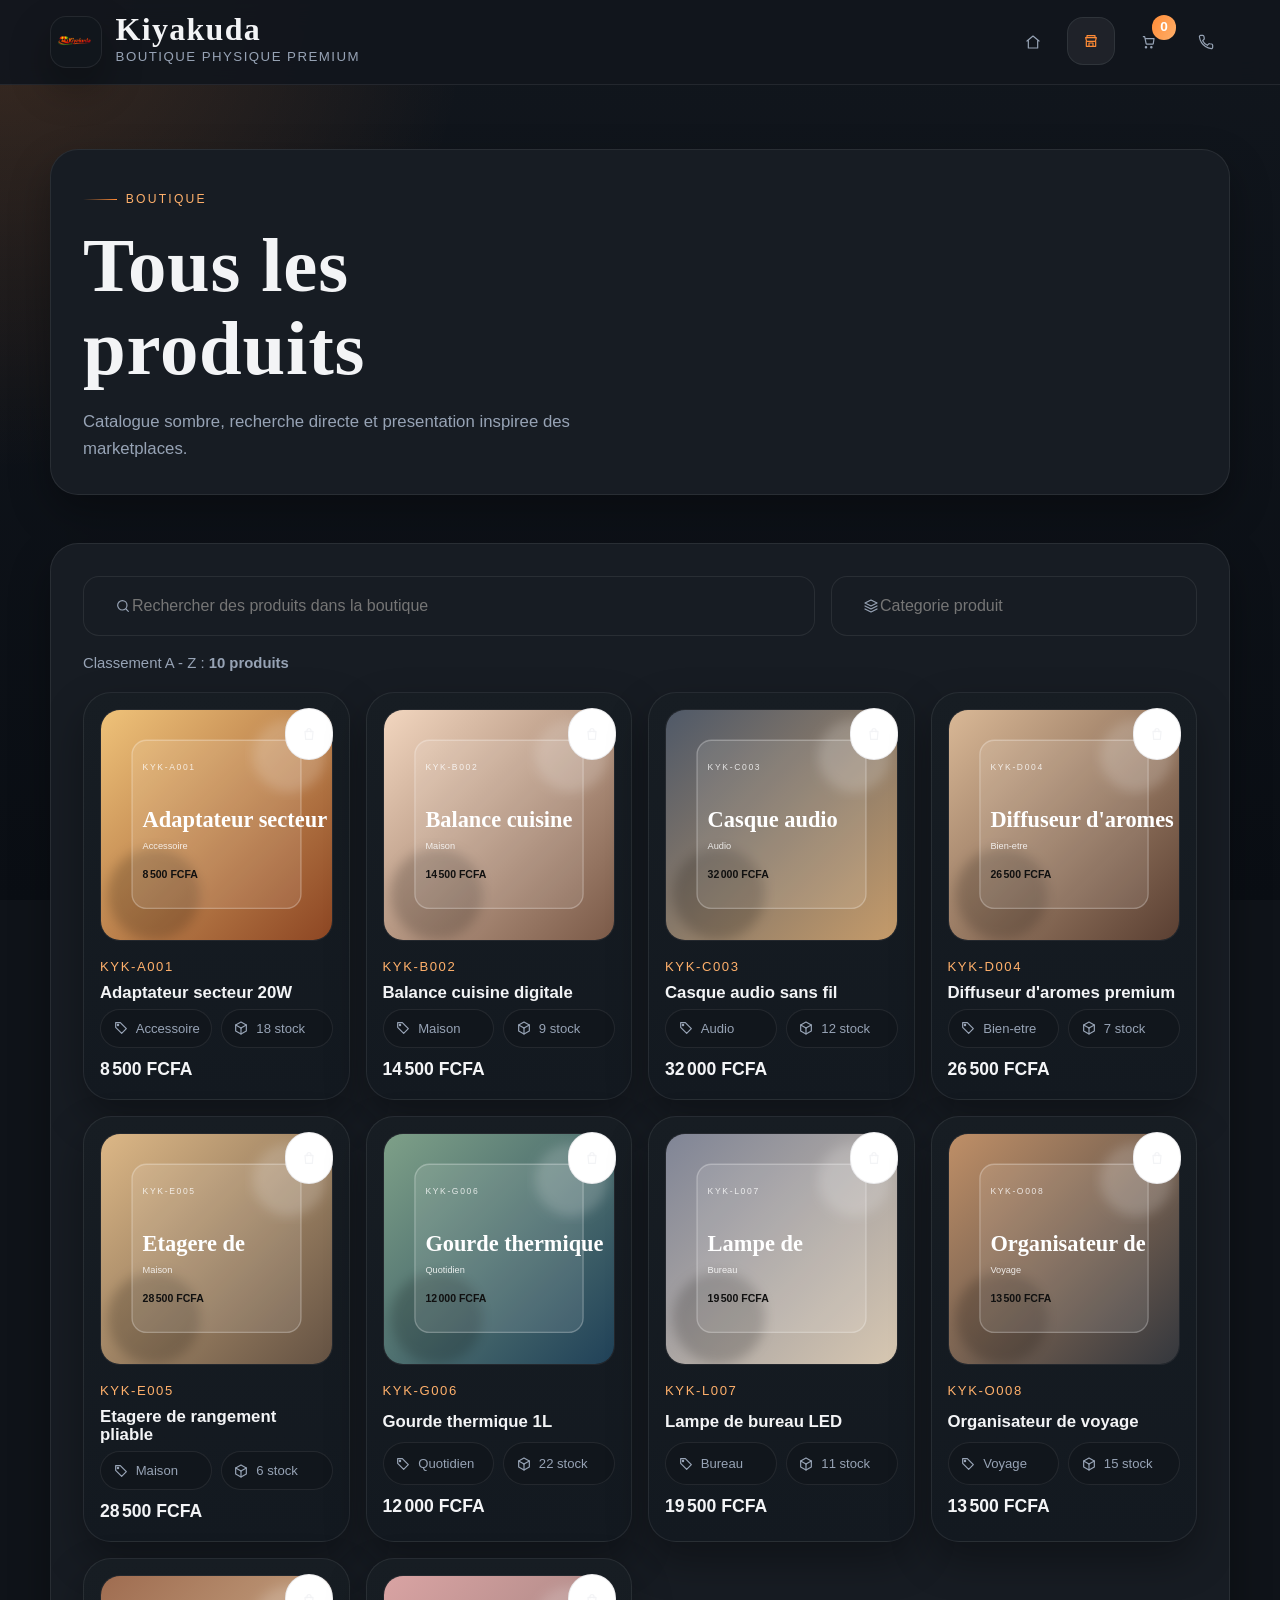
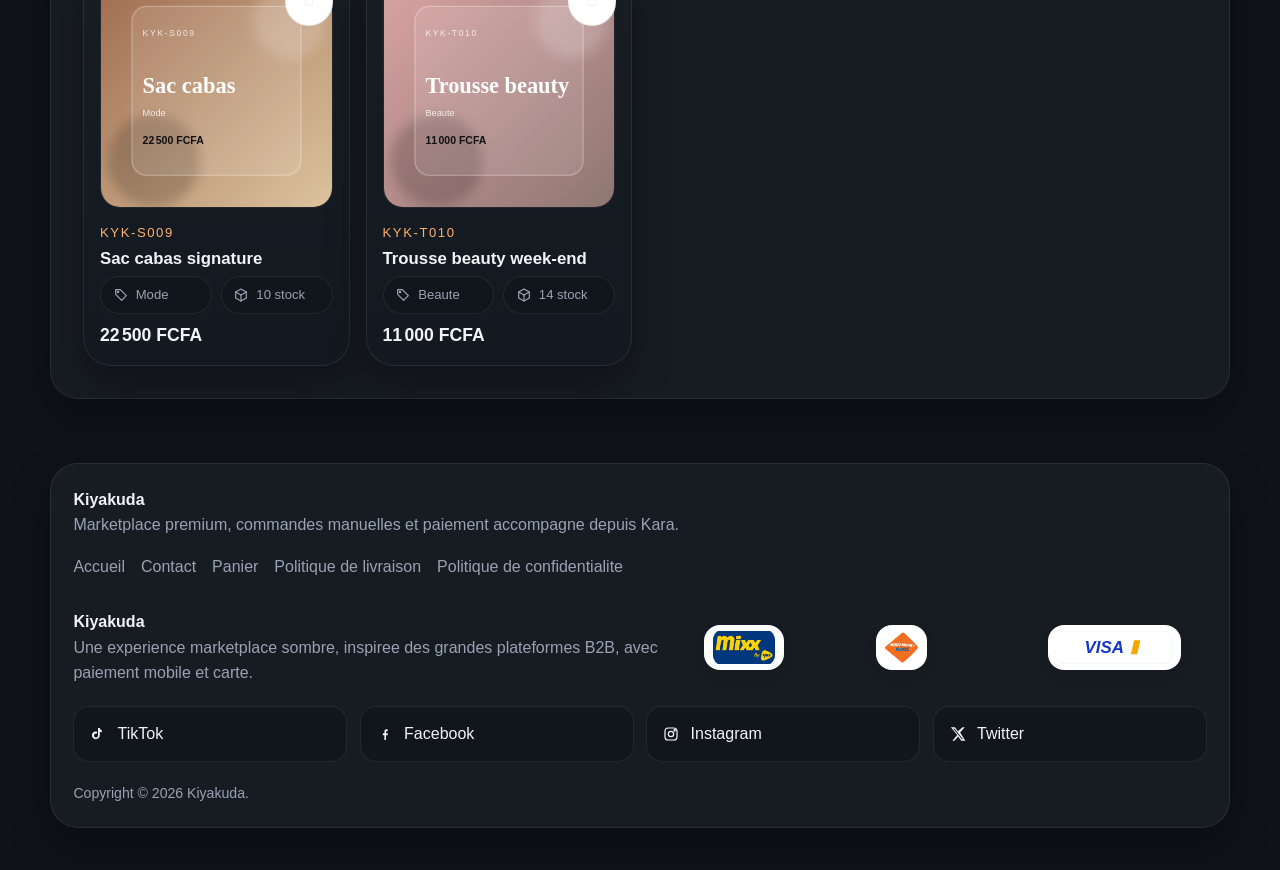
==== commit ea7ab143: "Align dark marketplace UI with Alibaba-style layout" ====
--- a/boutique.html
+++ b/boutique.html
@@ -10,12 +10,6 @@
     <script src="app.js" defer></script>
 </head>
 <body data-page="catalog">
-    <div class="bg-video-wrap" aria-hidden="true">
-        <video muted loop playsinline preload="none" data-bg-video>
-            <source data-src="bg.mp4" type="video/mp4">
-        </video>
-    </div>
-
     <header class="site-header">
         <nav class="navbar">
             <a class="brand" href="index.html" aria-label="Kiyakuda accueil">
@@ -40,20 +34,24 @@
             <div class="site-shell section-card reveal">
                 <span class="eyebrow">Boutique</span>
                 <h1>Tous les produits</h1>
-                <p class="lead">Catalogue classe par ordre alphabetique avec recherche rapide et ajout direct au panier.</p>
+                <p class="lead">Catalogue sombre, recherche directe et presentation inspiree des marketplaces.</p>
             </div>
         </section>
 
         <section class="section-block">
             <div class="site-shell section-card reveal">
-                <div class="action-row" data-category-filters style="margin-bottom: 1rem;"></div>
-                <div class="catalog-toolbar">
+                <div class="catalog-marketbar">
                     <label class="search-field" aria-label="Rechercher un produit">
                         <span data-icon="search"></span>
                         <input type="search" placeholder="Rechercher des produits dans la boutique" data-product-search>
                     </label>
-                    <span class="sort-note">Classement A - Z : <strong data-result-count>0 produit</strong></span>
+                    <label class="search-field category-field" aria-label="Choisir une categorie">
+                        <span data-icon="layers"></span>
+                        <input type="search" list="category-options" placeholder="Categorie produit" data-category-input>
+                    </label>
+                    <datalist id="category-options" data-category-options></datalist>
                 </div>
+                <span class="sort-note">Classement A - Z : <strong data-result-count>0 produit</strong></span>
                 <div class="product-grid" data-product-grid></div>
                 <div class="empty-state is-hidden" data-empty-state>
                     <span class="eyebrow">Resultat</span>
--- a/style.css
+++ b/style.css
@@ -1589,3 +1589,303 @@
         animation: none;
     }
 }
+
+:root {
+    --bg: #101418;
+    --panel: #171d23;
+    --panel-strong: #1d242d;
+    --line: rgba(255, 255, 255, 0.08);
+    --text: #f4f7fb;
+    --muted: #95a2b3;
+    --accent: #ff8a27;
+    --accent-soft: #ffb15f;
+    --shadow: 0 20px 40px rgba(0, 0, 0, 0.35);
+}
+
+body {
+    background: var(--bg);
+    color: var(--text);
+}
+
+body::before {
+    background:
+        radial-gradient(circle at top left, rgba(255, 138, 39, 0.15), transparent 24%),
+        radial-gradient(circle at top right, rgba(255, 177, 95, 0.08), transparent 18%),
+        linear-gradient(180deg, #0f1419, #0b0f13);
+}
+
+.theme-toggle {
+    display: none !important;
+}
+
+.site-header,
+body[data-page="home"] .site-header {
+    background: rgba(15, 20, 25, 0.92);
+    border-bottom: 1px solid var(--line);
+}
+
+.brand img,
+.search-field input,
+.field input,
+.field select,
+.field textarea,
+.readonly-field,
+.mini-card,
+.no-order,
+.payment-card--choice,
+.receipt-paper,
+.section-card,
+.detail-shell,
+.cart-layout,
+.contact-card,
+.legal-shell,
+.payment-shell,
+.status-panel,
+.empty-state,
+.footer-shell {
+    background: var(--panel);
+    border-color: var(--line);
+}
+
+.brand img,
+.product-art {
+    background: #11161c;
+}
+
+.nav-links a:hover,
+.nav-links a.is-active {
+    color: var(--accent);
+    background: rgba(255, 255, 255, 0.06);
+    box-shadow: inset 0 0 0 1px rgba(255, 255, 255, 0.08);
+}
+
+.nav-label {
+    background: #f3f7fb;
+    color: #0f1720;
+}
+
+.hero-copy--home {
+    border: 1px solid rgba(255, 255, 255, 0.08);
+    box-shadow: var(--shadow);
+    background:
+        linear-gradient(135deg, rgba(8, 10, 12, 0.82), rgba(21, 28, 35, 0.92)),
+        radial-gradient(circle at top left, rgba(255, 138, 39, 0.22), transparent 32%);
+}
+
+.home-market {
+    display: grid;
+    grid-template-columns: 260px minmax(0, 1fr) 300px;
+    gap: 1rem;
+    align-items: stretch;
+}
+
+.home-categories,
+.home-market-side {
+    display: grid;
+    gap: 1rem;
+    align-content: start;
+}
+
+.category-list {
+    list-style: none;
+    margin: 0;
+    padding: 0;
+    display: grid;
+    gap: 0.75rem;
+}
+
+.category-list li {
+    padding: 0.9rem 1rem;
+    border-radius: 16px;
+    background: #11161c;
+    border: 1px solid var(--line);
+    color: var(--text);
+}
+
+.market-search {
+    margin-top: 1.4rem;
+}
+
+.market-search-grid {
+    display: grid;
+    grid-template-columns: minmax(0, 1fr) auto;
+    gap: 0.9rem;
+}
+
+.market-note {
+    display: grid;
+    gap: 0.55rem;
+    padding: 1.15rem;
+    border-radius: 20px;
+    border: 1px solid var(--line);
+    background: linear-gradient(180deg, #11161c, #171d23);
+}
+
+.market-note strong {
+    font-size: 1.15rem;
+    color: var(--text);
+}
+
+.catalog-marketbar {
+    display: grid;
+    grid-template-columns: minmax(0, 1.6fr) minmax(240px, 0.8fr);
+    gap: 1rem;
+    margin-bottom: 1rem;
+}
+
+.category-field input {
+    text-transform: none;
+}
+
+.sort-note {
+    display: block;
+    margin-bottom: 1rem;
+    color: var(--muted);
+}
+
+.product-grid,
+.featured-grid {
+    grid-template-columns: repeat(4, minmax(0, 1fr));
+}
+
+.product-card {
+    display: grid;
+    background: linear-gradient(180deg, #171d23, #131920);
+    border: 1px solid var(--line);
+}
+
+.product-link {
+    display: grid;
+    grid-template-rows: auto 1fr;
+    gap: 0.9rem;
+    height: 100%;
+    padding: 1rem;
+}
+
+.product-tags {
+    display: grid;
+    grid-template-columns: repeat(2, minmax(0, 1fr));
+    gap: 0.55rem;
+}
+
+.product-tag {
+    display: inline-grid;
+    grid-auto-flow: column;
+    justify-content: start;
+    align-items: center;
+    gap: 0.45rem;
+    background: #11161c;
+    border-color: var(--line);
+    color: var(--muted);
+}
+
+.product-art {
+    border-color: var(--line);
+}
+
+.catalog-toolbar {
+    display: grid;
+}
+
+.receipt-head {
+    align-items: center;
+}
+
+.receipt-paper {
+    border: 1px dashed rgba(255, 138, 39, 0.28);
+    background: linear-gradient(180deg, #161c22, #12171d);
+}
+
+.payment-grid--choice .payment-card--choice {
+    background: linear-gradient(180deg, #171d23, #12181f);
+}
+
+.brand-logo-image {
+    background: #ffffff;
+    border-radius: 16px;
+    padding: 0.35rem 0.55rem;
+}
+
+.footer-market--premium {
+    gap: 1.25rem;
+}
+
+.footer-columns {
+    display: grid;
+    grid-template-columns: minmax(0, 1.1fr) minmax(320px, 0.9fr);
+    gap: 1rem;
+    align-items: center;
+}
+
+.footer-logos--premium {
+    display: grid;
+    grid-template-columns: repeat(3, minmax(0, 1fr));
+    gap: 0.8rem;
+}
+
+.footer-socials--premium {
+    display: grid;
+    grid-template-columns: repeat(4, minmax(0, 1fr));
+    gap: 0.8rem;
+}
+
+.social-link {
+    display: grid;
+    grid-auto-flow: column;
+    justify-content: start;
+    align-items: center;
+    gap: 0.7rem;
+    min-height: 3.25rem;
+    padding: 0.9rem 1rem;
+    border-radius: 16px;
+    border: 1px solid var(--line);
+    background: #11161c;
+    color: var(--text);
+}
+
+.social-icon {
+    width: 1rem;
+    height: 1rem;
+}
+
+.legal-note {
+    color: var(--muted);
+}
+
+@media (max-width: 1080px) {
+    .home-market {
+        grid-template-columns: 1fr;
+    }
+
+    .footer-columns,
+    .footer-socials--premium {
+        grid-template-columns: 1fr;
+    }
+}
+
+@media (max-width: 760px) {
+    .catalog-marketbar,
+    .market-search-grid,
+    .product-grid,
+    .featured-grid {
+        grid-template-columns: repeat(2, minmax(0, 1fr));
+    }
+
+    .catalog-marketbar .search-field:first-child,
+    .market-search-grid .search-field {
+        grid-column: 1 / -1;
+    }
+
+    .product-tags {
+        grid-template-columns: 1fr;
+    }
+}
+
+@media (max-width: 560px) {
+    .catalog-marketbar,
+    .market-search-grid,
+    .footer-logos--premium,
+    .footer-socials--premium {
+        grid-template-columns: 1fr;
+    }
+}
